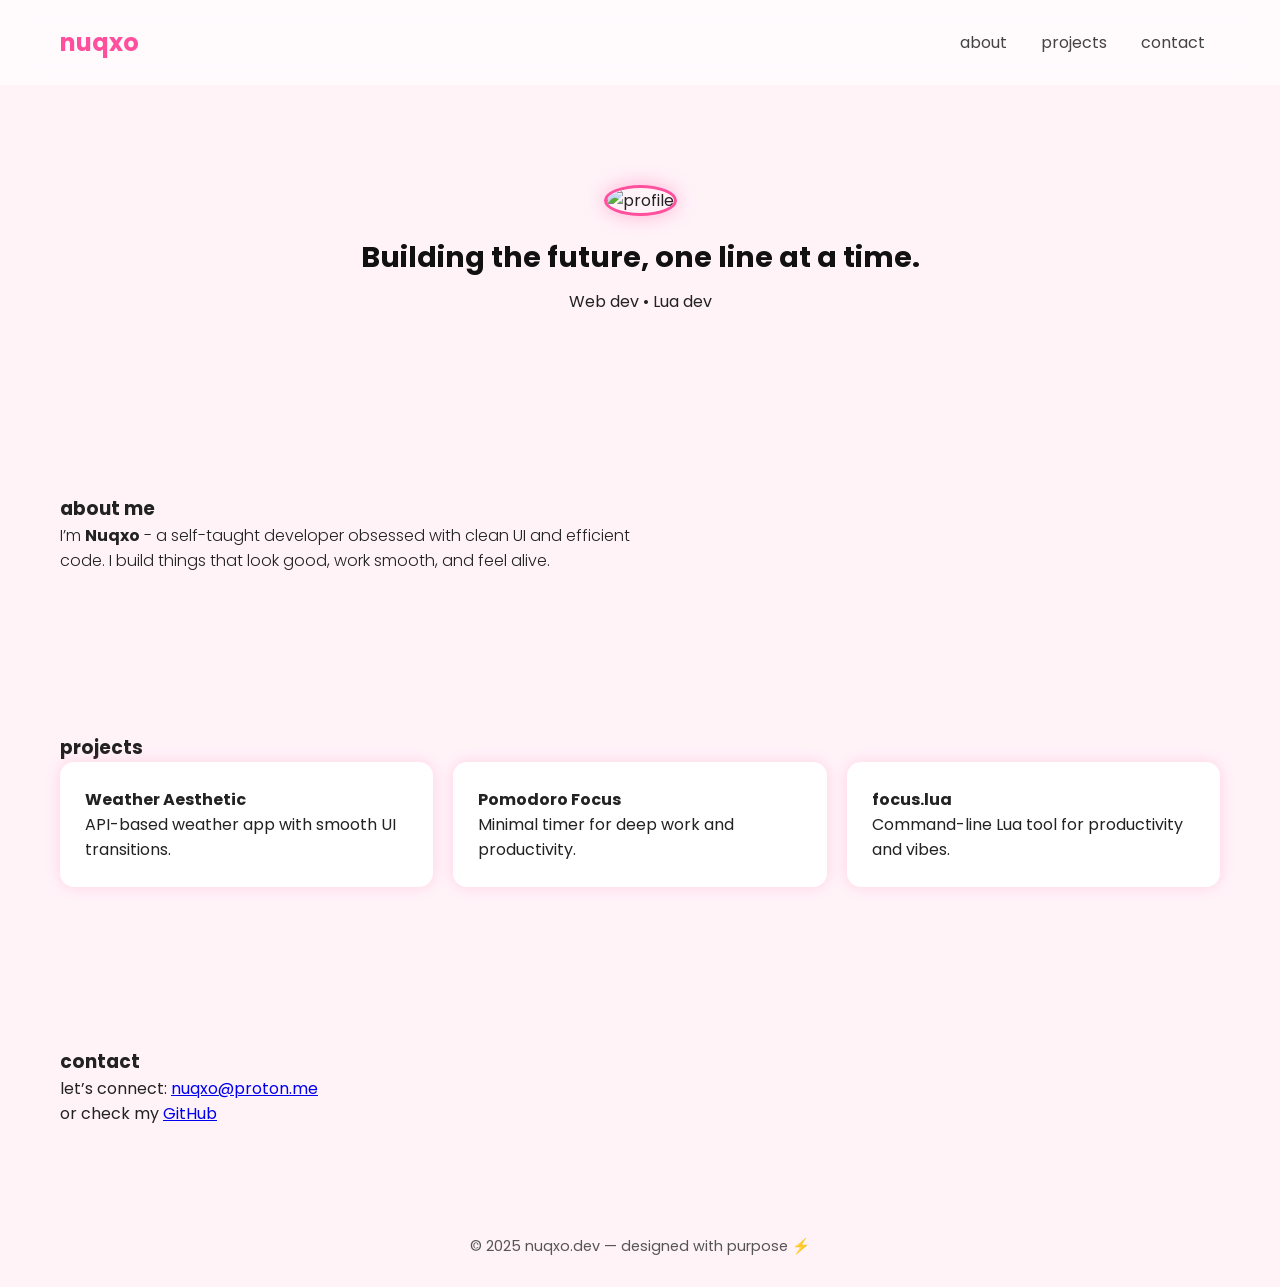
==== index.html @ f548b7cc "Add files via upload" ====
<!DOCTYPE html>
<html lang="en">
<head>
  <meta charset="UTF-8" />
  <meta name="viewport" content="width=device-width, initial-scale=1.0" />
  <title>nuqxo.dev</title>
  <link rel="stylesheet" href="style.css" />
</head>
<body>
  <header>
    <h1>nuqxo</h1>
    <nav>
      <a href="#about">about</a>
      <a href="#projects">projects</a>
      <a href="#contact">contact</a>
    </nav>
  </header>

  <section id="hero">
    <img src="assets/profile.jpg" alt="profile" class="pfp" />
    <h2>Building the future, one line at a time.</h2>
    <p>Web dev • Lua dev</p>
  </section>

  <section id="about">
    <h3>about me</h3>
    <p>
      I’m <b>Nuqxo</b> - a self-taught developer obsessed with clean UI and efficient code.
      I build things that look good, work smooth, and feel alive.
    </p>
  </section>

  <section id="projects">
    <h3>projects</h3>
    <div class="project-grid">
      <div class="project">
        <h4>Weather Aesthetic</h4>
        <p>API-based weather app with smooth UI transitions.</p>
      </div>
      <div class="project">
        <h4>Pomodoro Focus</h4>
        <p>Minimal timer for deep work and productivity.</p>
      </div>
      <div class="project">
        <h4>focus.lua</h4>
        <p>Command-line Lua tool for productivity and vibes.</p>
      </div>
    </div>
  </section>

  <section id="contact">
    <h3>contact</h3>
    <p>let’s connect: <a href="mailto:nuqxo@proton.me">nuqxo@proton.me</a></p>
    <p>or check my <a href="https://github.com/nuqxo" target="_blank">GitHub</a></p>
  </section>

  <footer>
    <p>© 2025 nuqxo.dev — designed with purpose ⚡</p>
  </footer>

  <script src="script.js"></script>
</body>
</html>
---- style.css ----
@import url('https://fonts.googleapis.com/css2?family=Poppins:wght@300;500;700&display=swap');

* {
  margin: 0;
  padding: 0;
  box-sizing: border-box;
  scroll-behavior: smooth;
}

body {
  font-family: 'Poppins', sans-serif;
  background-color: #fff3f8;
  color: #222;
  overflow-x: hidden;
}

header {
  display: flex;
  justify-content: space-between;
  align-items: center;
  padding: 25px 60px;
  background: rgba(255, 255, 255, 0.6);
  backdrop-filter: blur(15px);
  position: sticky;
  top: 0;
  z-index: 100;
}

h1 {
  font-size: 1.5rem;
  color: #ff4f9d;
  font-weight: 700;
}

nav a {
  margin: 0 15px;
  text-decoration: none;
  color: #444;
  transition: 0.3s;
}

nav a:hover {
  color: #ff4f9d;
}

#hero {
  text-align: center;
  padding: 100px 20px;
}

.pfp {
  width: 120px;
  height: 120px;
  border-radius: 50%;
  border: 3px solid #ff4f9d;
  margin-bottom: 20px;
  box-shadow: 0 0 20px rgba(255, 79, 157, 0.4);
}

h2 {
  font-size: 1.8rem;
  color: #111;
  margin-bottom: 10px;
}

#about, #projects, #contact {
  padding: 80px 60px;
}

#about p {
  max-width: 600px;
  font-weight: 300;
}

.project-grid {
  display: grid;
  grid-template-columns: repeat(auto-fit, minmax(250px, 1fr));
  gap: 20px;
}

.project {
  background: white;
  border-radius: 14px;
  padding: 25px;
  box-shadow: 0 0 15px rgba(255, 79, 157, 0.2);
  transition: 0.3s;
}

.project:hover {
  transform: scale(1.03);
  box-shadow: 0 0 25px rgba(255, 79, 157, 0.35);
}

footer {
  text-align: center;
  padding: 30px;
  font-size: 0.9rem;
  color: #555;
}
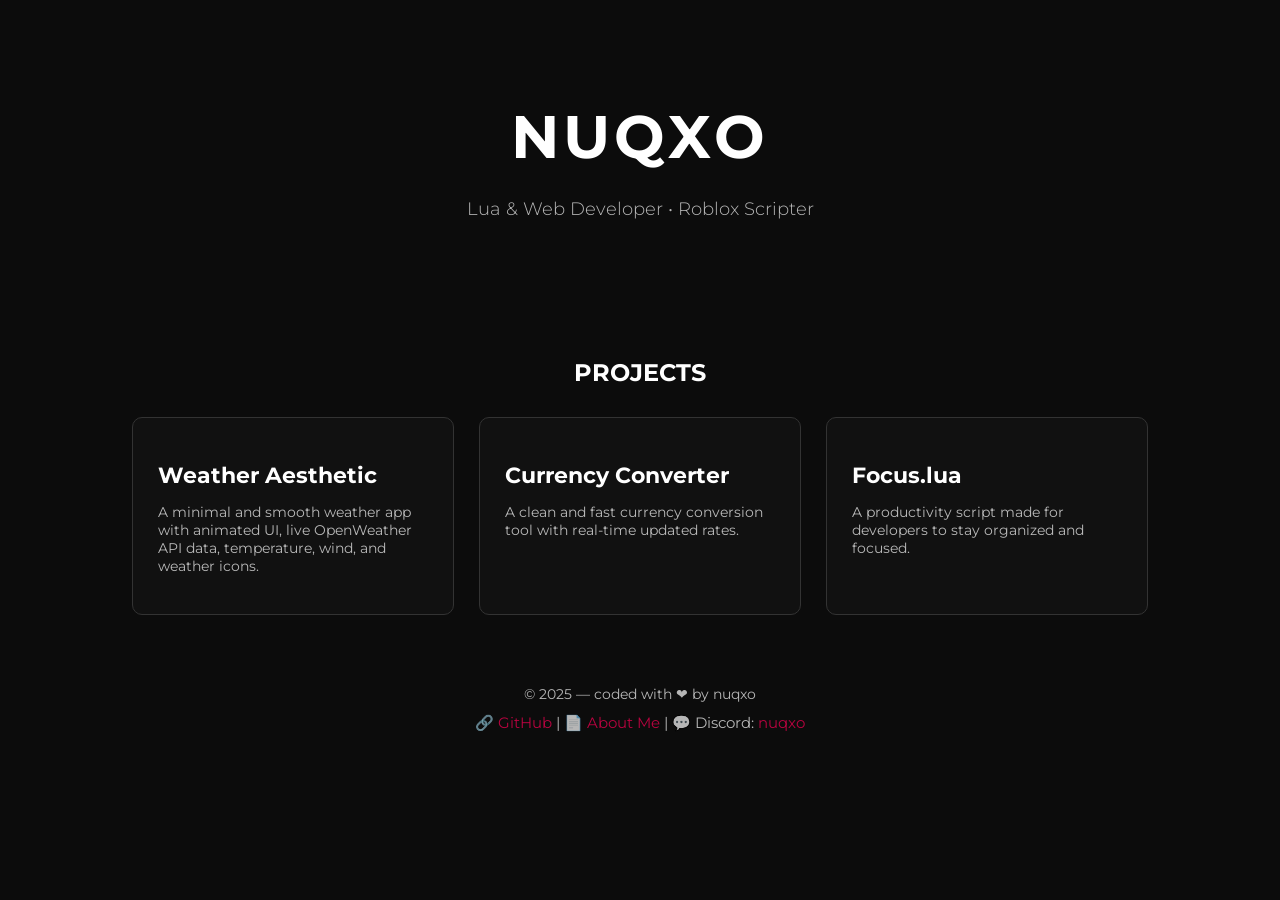
==== commit bba1e3b7: "Initial upload" ====
--- a/index.html
+++ b/index.html
@@ -1,63 +1,154 @@
-<!DOCTYPE html>
-<html lang="en">
-<head>
-  <meta charset="UTF-8" />
-  <meta name="viewport" content="width=device-width, initial-scale=1.0" />
-  <title>nuqxo.dev</title>
-  <link rel="stylesheet" href="style.css" />
-</head>
-<body>
-  <header>
-    <h1>nuqxo</h1>
-    <nav>
-      <a href="#about">about</a>
-      <a href="#projects">projects</a>
-      <a href="#contact">contact</a>
-    </nav>
-  </header>
-
-  <section id="hero">
-    <img src="assets/profile.jpg" alt="profile" class="pfp" />
-    <h2>Building the future, one line at a time.</h2>
-    <p>Web dev • Lua dev</p>
-  </section>
-
-  <section id="about">
-    <h3>about me</h3>
-    <p>
-      I’m <b>Nuqxo</b> - a self-taught developer obsessed with clean UI and efficient code.
-      I build things that look good, work smooth, and feel alive.
-    </p>
-  </section>
-
-  <section id="projects">
-    <h3>projects</h3>
-    <div class="project-grid">
-      <div class="project">
-        <h4>Weather Aesthetic</h4>
-        <p>API-based weather app with smooth UI transitions.</p>
-      </div>
-      <div class="project">
-        <h4>Pomodoro Focus</h4>
-        <p>Minimal timer for deep work and productivity.</p>
-      </div>
-      <div class="project">
-        <h4>focus.lua</h4>
-        <p>Command-line Lua tool for productivity and vibes.</p>
-      </div>
-    </div>
-  </section>
-
-  <section id="contact">
-    <h3>contact</h3>
-    <p>let’s connect: <a href="mailto:nuqxo@proton.me">nuqxo@proton.me</a></p>
-    <p>or check my <a href="https://github.com/nuqxo" target="_blank">GitHub</a></p>
-  </section>
-
-  <footer>
-    <p>© 2025 nuqxo.dev — designed with purpose ⚡</p>
-  </footer>
-
-  <script src="script.js"></script>
-</body>
-</html>
+<!DOCTYPE html>
+<html lang="en">
+<head>
+    <meta charset="UTF-8">
+    <meta name="viewport" content="width=device-width, initial-scale=1.0">
+    <title>nuqxo | Developer Portfolio</title>
+
+    <style>
+        @import url('https://fonts.googleapis.com/css2?family=Montserrat:wght@300;400;700&display=swap');
+
+        body {
+            margin: 0;
+            padding: 0;
+            font-family: 'Montserrat', sans-serif;
+            background: #0c0c0c;
+            color: #fff;
+            overflow-x: hidden;
+        }
+
+        header {
+            padding: 60px 10%;
+            text-align: center;
+            animation: fadeIn 1.5s ease;
+        }
+
+        h1 {
+            font-size: 60px;
+            font-weight: 700;
+            letter-spacing: 4px;
+            animation: glitch 2s infinite;
+        }
+
+        @keyframes glitch {
+            0% { text-shadow: 2px 2px #ff0055; }
+            50% { text-shadow: -2px -2px #00eaff; }
+            100% { text-shadow: 2px 2px #ff0055; }
+        }
+
+        h3 {
+            opacity: 0.7;
+            font-weight: 300;
+            margin-top: -15px;
+            font-size: 18px;
+        }
+
+        section {
+            padding: 40px 10%;
+            animation: fadeUp 1.3s ease;
+        }
+
+        @keyframes fadeUp {
+            from { opacity: 0; transform: translateY(30px); }
+            to { opacity: 1; transform: translateY(0); }
+        }
+
+        .projects {
+            display: flex;
+            justify-content: center;
+            flex-wrap: wrap;
+            gap: 25px;
+            margin-top: 30px;
+        }
+
+        .card {
+            background: #111;
+            border: 1px solid #333;
+            width: 270px;
+            padding: 25px;
+            border-radius: 10px;
+            transition: .4s;
+            cursor: pointer;
+            position: relative;
+        }
+
+        .card:hover {
+            transform: translateY(-8px);
+            border-color: #ff0055;
+            box-shadow: 0 0 15px #ff0055;
+        }
+
+        .card h2 {
+            margin-bottom: 10px;
+            font-size: 22px;
+        }
+
+        .card p {
+            opacity: .7;
+            font-size: 14px;
+        }
+
+        footer {
+            text-align: center;
+            padding: 30px;
+            font-size: 14px;
+            opacity: .7;
+        }
+
+        .links {
+            margin-top: 10px;
+            font-size: 15px;
+        }
+
+        .links a {
+            color: #ff0055;
+            text-decoration: none;
+            transition: .3s;
+        }
+
+        .links a:hover {
+            color: #00eaff;
+        }
+    </style>
+</head>
+<body>
+
+<header>
+    <h1>NUQXO</h1>
+    <h3>Lua & Web Developer • Roblox Scripter</h3>
+</header>
+
+<section>
+    <h2 style="text-align:center;">PROJECTS</h2>
+
+    <div class="projects">
+
+        <div class="card" onclick="window.open('https://github.com/nuqxo/weather-aesthetic','_blank')">
+            <h2>Weather Aesthetic</h2>
+            <p>A minimal and smooth weather app with animated UI, live OpenWeather API data, temperature, wind, and weather icons.</p>
+        </div>
+
+        <div class="card" onclick="window.open('https://github.com/nuqxo/currency-converter','_blank')">
+            <h2>Currency Converter</h2>
+            <p>A clean and fast currency conversion tool with real-time updated rates.</p>
+        </div>
+
+        <div class="card" onclick="window.open('https://github.com/nuqxo/focus.lua','_blank')">
+            <h2>Focus.lua</h2>
+            <p>A productivity script made for developers to stay organized and focused.</p>
+        </div>
+
+    </div>
+</section>
+
+<footer>
+    © 2025 — coded with ❤ by nuqxo
+    <div class="links">
+        🔗 <a href="https://github.com/nuqxo" target="_blank">GitHub</a> |
+        📄 <a href="about.html">About Me</a> |
+        💬 Discord: <a href="https://discord.com/users/1427520746846027796" target="_blank">nuqxo</a>
+    </div>
+</footer>
+
+</body>
+</html>
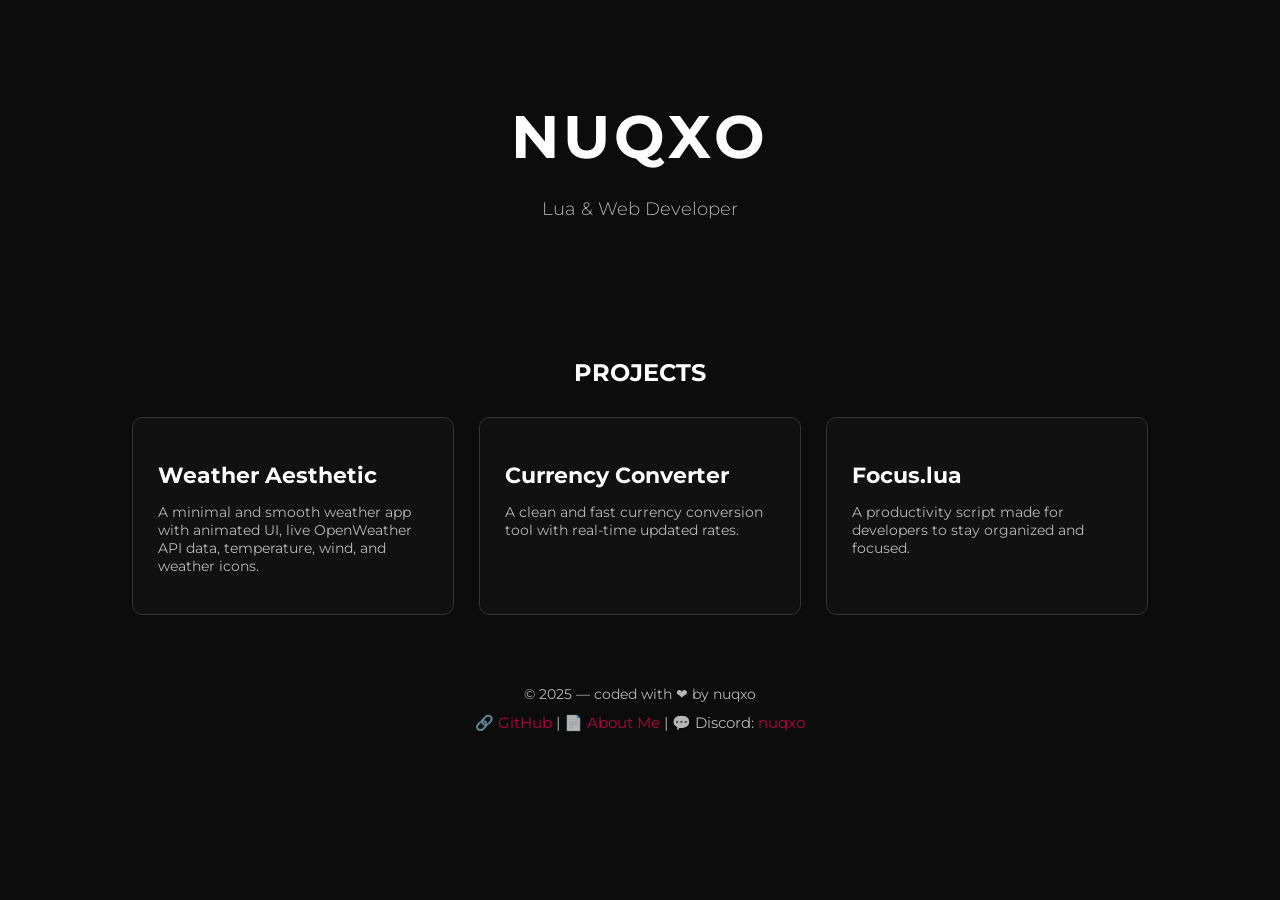
==== commit 8ce6cca7: "Update index.html" ====
--- a/index.html
+++ b/index.html
@@ -115,7 +115,7 @@
 
 <header>
     <h1>NUQXO</h1>
-    <h3>Lua & Web Developer • Roblox Scripter</h3>
+    <h3>Lua & Web Developer</h3>
 </header>
 
 <section>
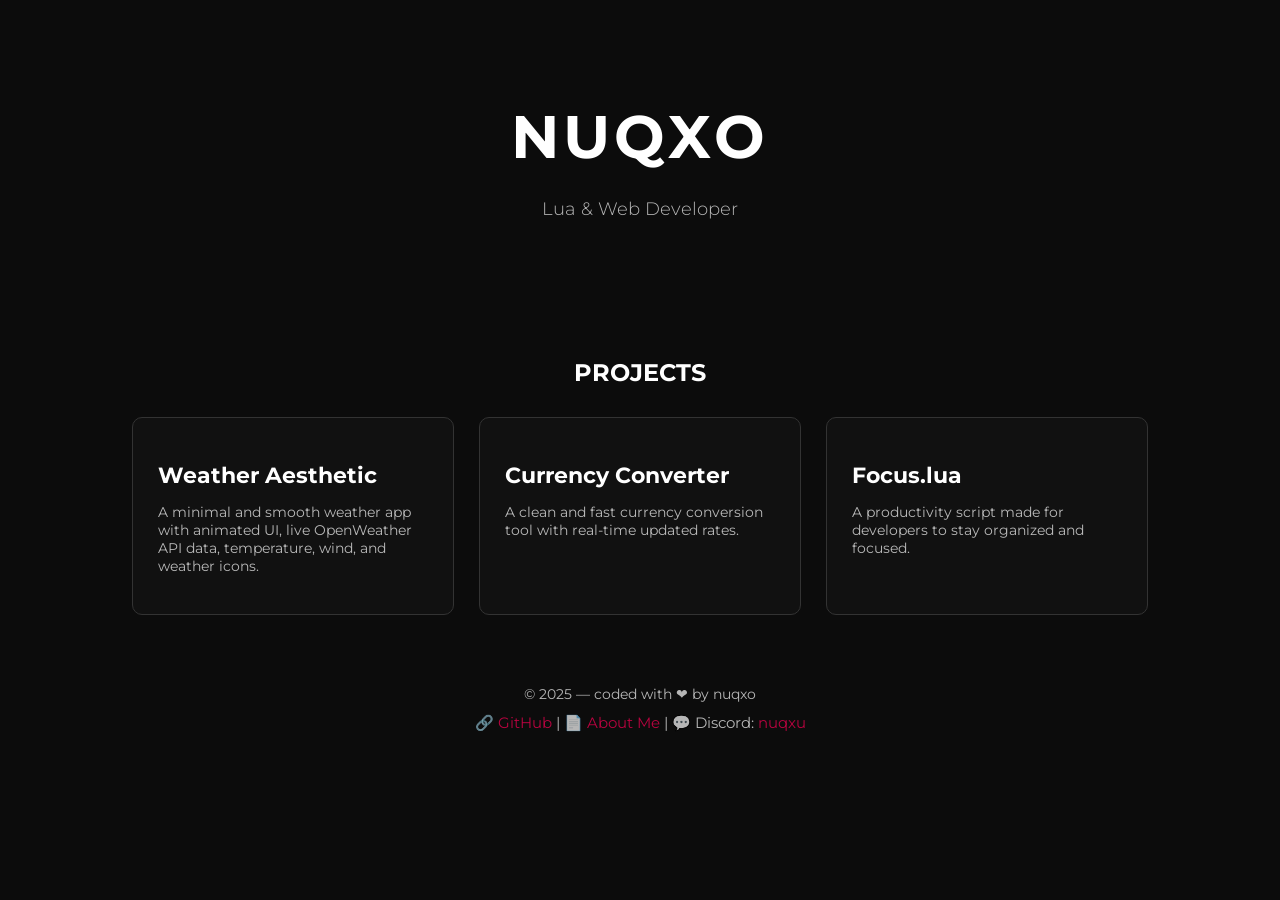
==== commit 85789c68: "Update index.html" ====
--- a/index.html
+++ b/index.html
@@ -146,7 +146,7 @@
     <div class="links">
         🔗 <a href="https://github.com/nuqxo" target="_blank">GitHub</a> |
         📄 <a href="about.html">About Me</a> |
-        💬 Discord: <a href="https://discord.com/users/1427520746846027796" target="_blank">nuqxo</a>
+        💬 Discord: <a href="https://discord.com/users/1439479711746101351" target="_blank">nuqxu</a>
     </div>
 </footer>
 
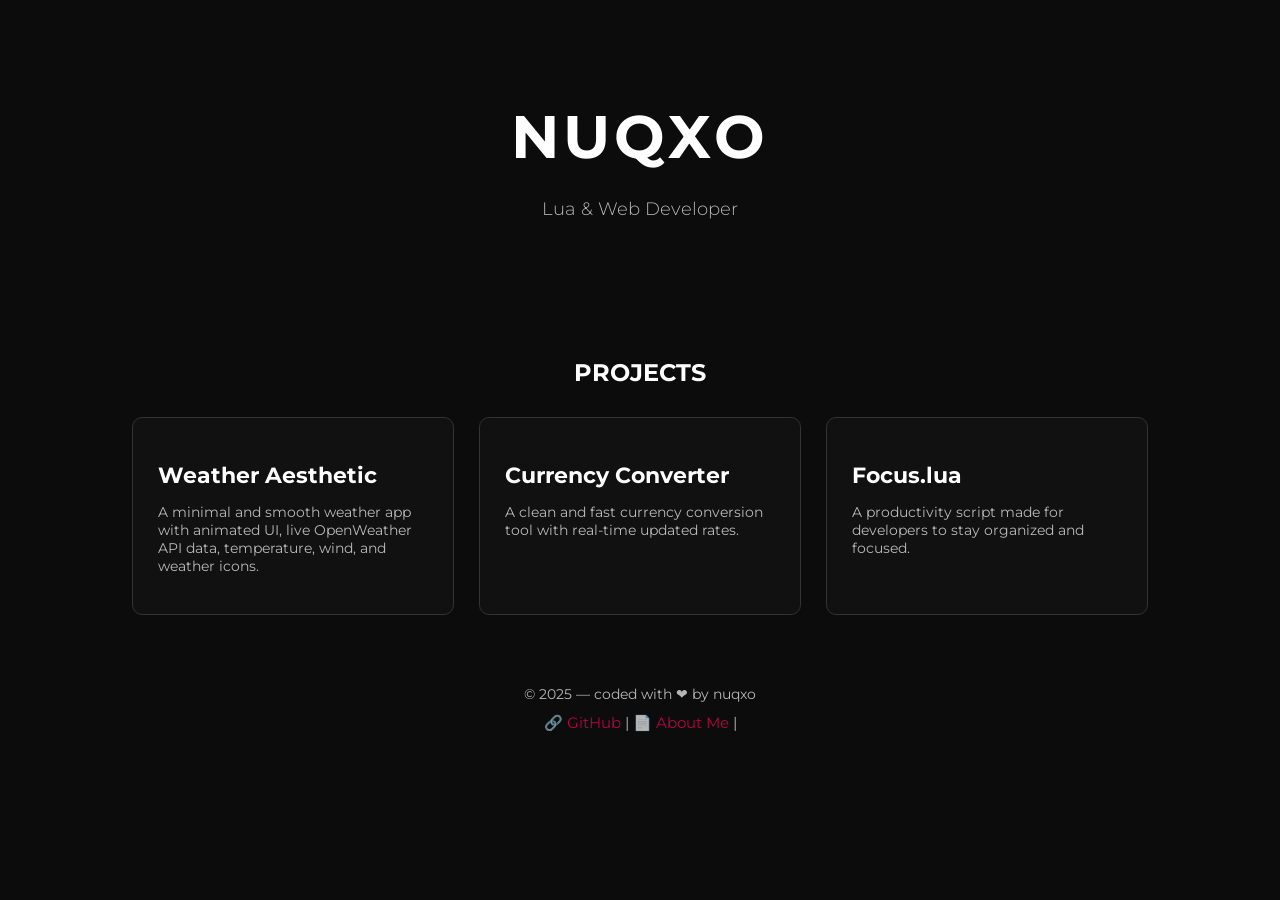
==== commit 55a0ddb7: "Update index.html" ====
--- a/index.html
+++ b/index.html
@@ -146,7 +146,6 @@
     <div class="links">
         🔗 <a href="https://github.com/nuqxo" target="_blank">GitHub</a> |
         📄 <a href="about.html">About Me</a> |
-        💬 Discord: <a href="https://discord.com/users/1439479711746101351" target="_blank">nuqxu</a>
     </div>
 </footer>
 
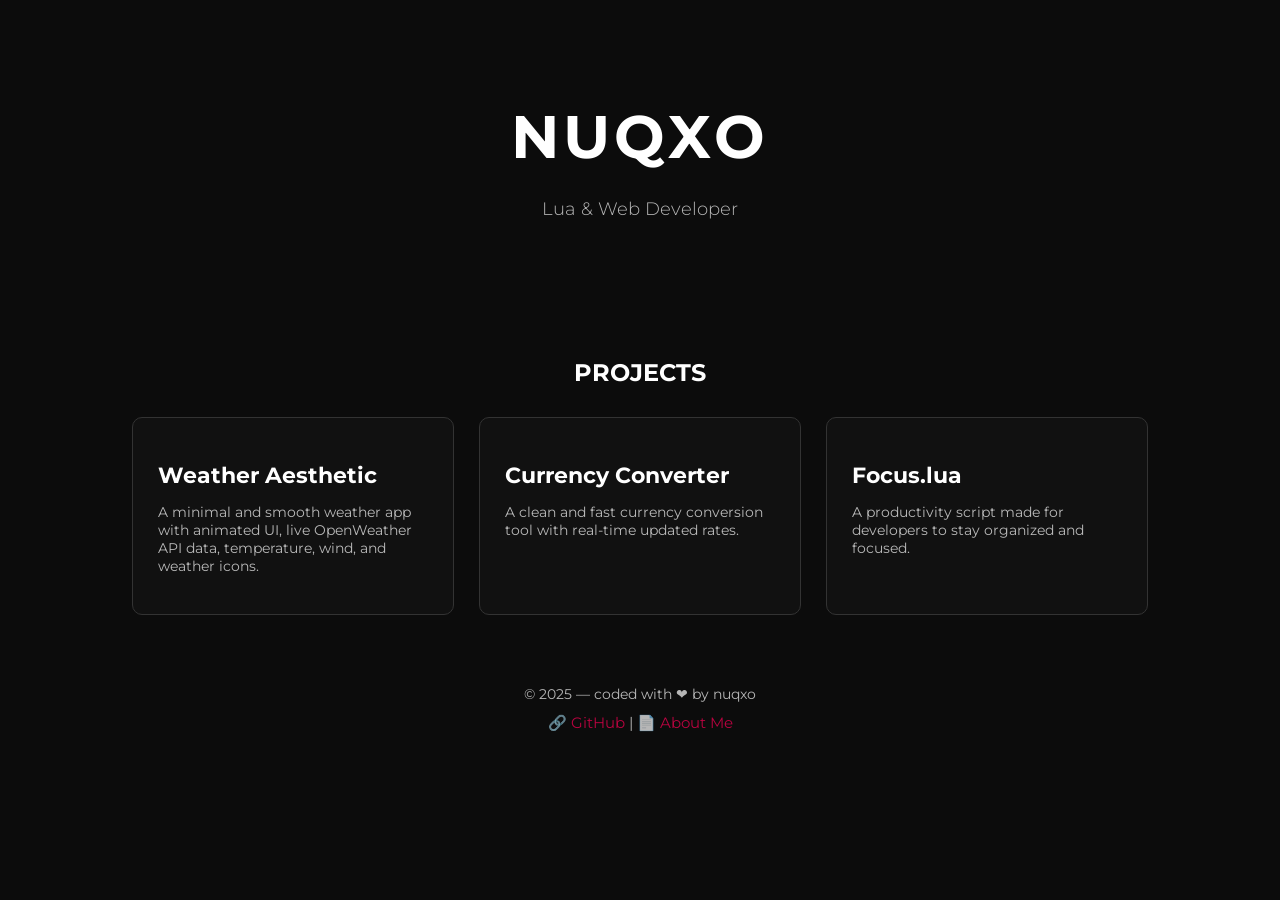
==== commit b3085c03: "Update index.html" ====
--- a/index.html
+++ b/index.html
@@ -145,7 +145,7 @@
     © 2025 — coded with ❤ by nuqxo
     <div class="links">
         🔗 <a href="https://github.com/nuqxo" target="_blank">GitHub</a> |
-        📄 <a href="about.html">About Me</a> |
+        📄 <a href="about.html">About Me</a>
     </div>
 </footer>
 
